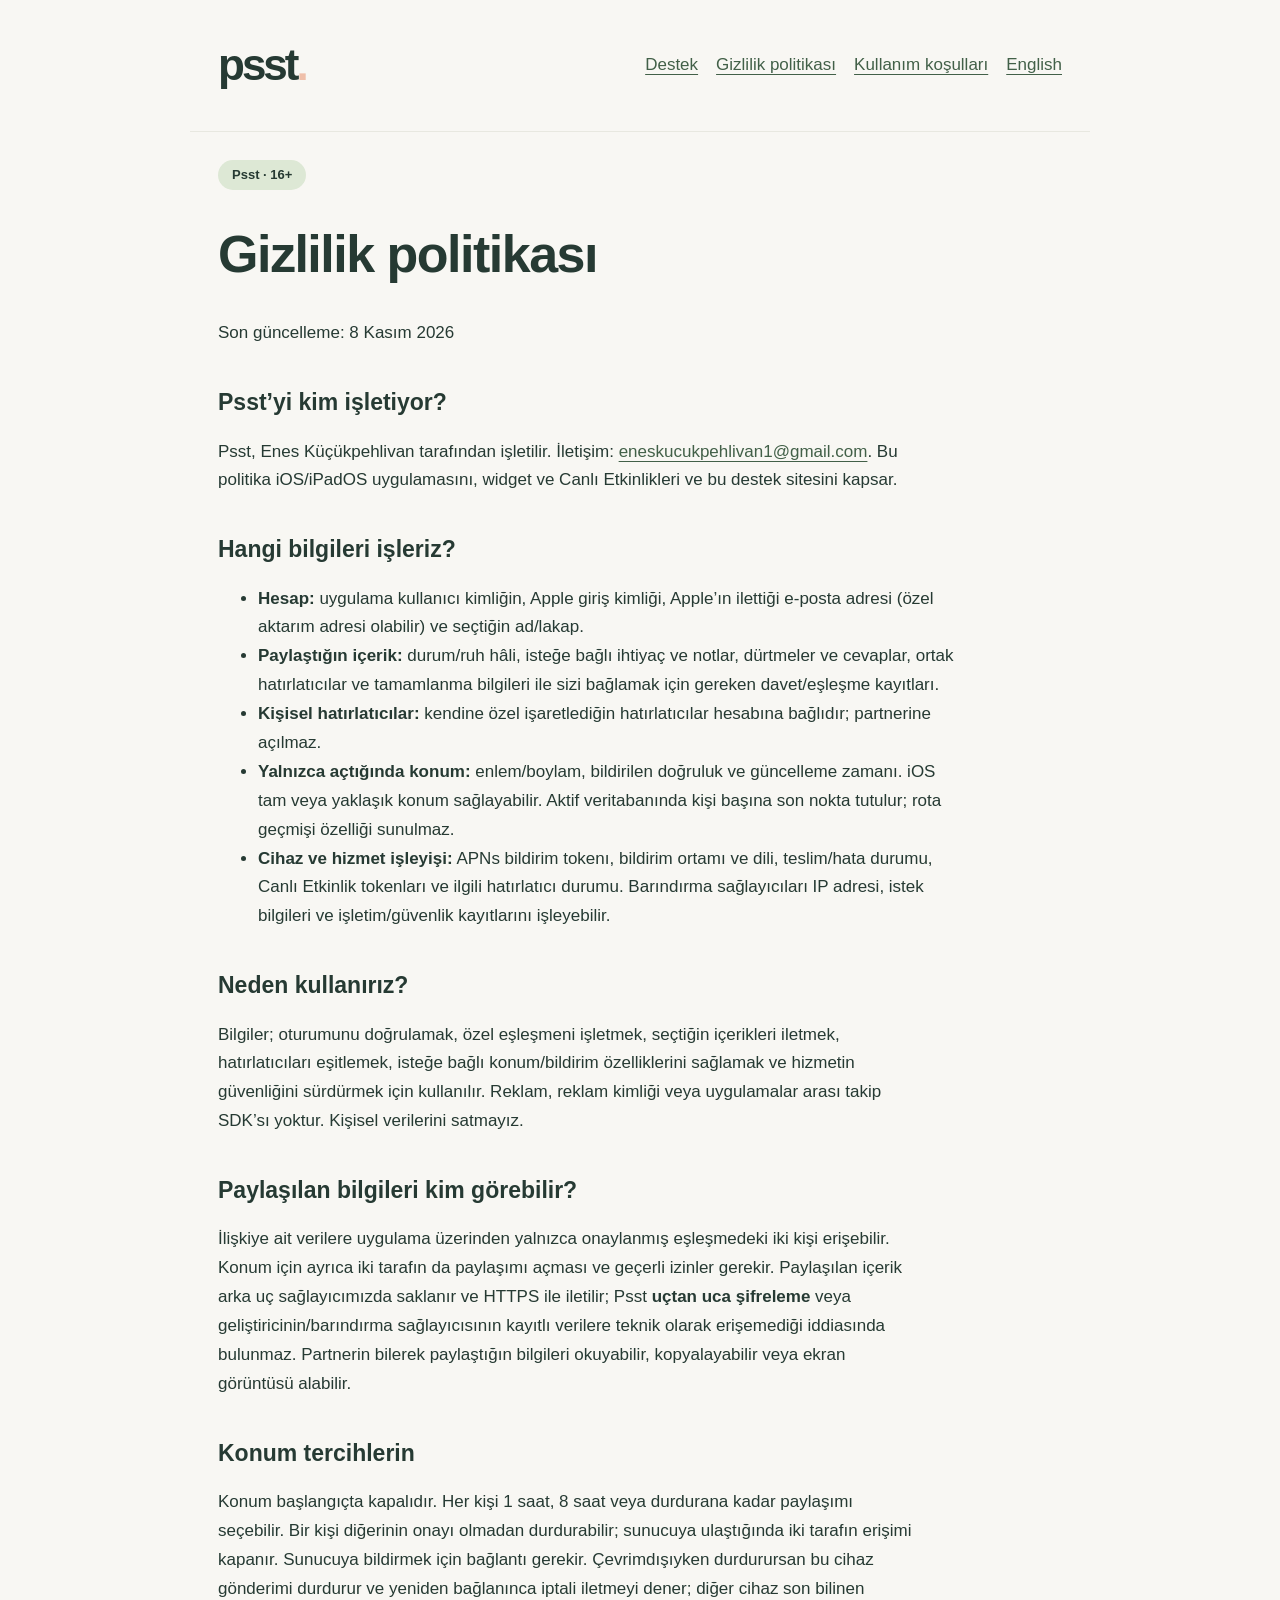
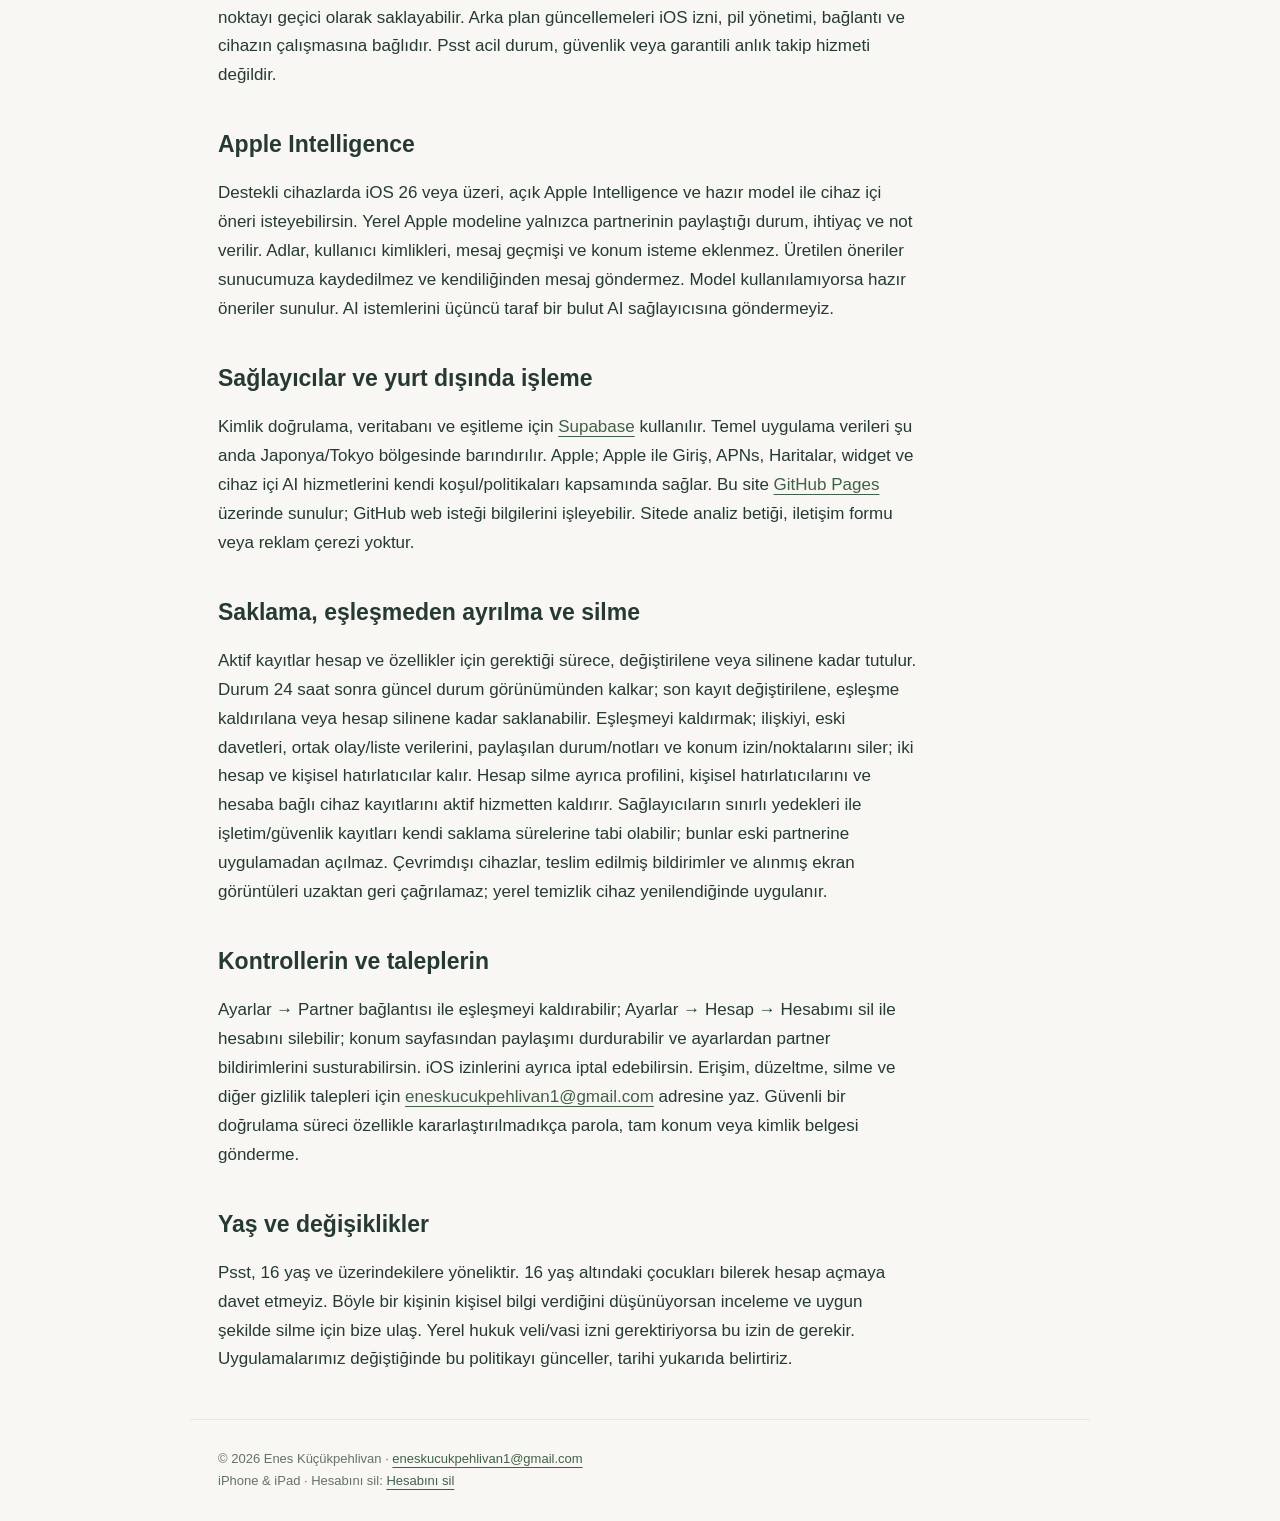
==== tr/privacy.html @ 7a6fc527 "Add bilingual Psst support and privacy pages" ====
<!doctype html><html lang="tr"><head><meta charset="utf-8"><meta name="viewport" content="width=device-width,initial-scale=1"><title>Gizlilik politikası · Psst</title><meta name="description" content="Psst; durum paylaşımı, tatlı dürtmeler, hatırlatıcılar ve isteğe bağlı karşılıklı konum paylaşımı için 16 yaş ve üzerindeki partnerlere özel bir alan."><link rel="stylesheet" href="../style.css"><link rel="canonical" href="https://eneskucukpehlivan1.github.io/psst-support/tr/privacy.html"></head><body><header><a class="logo" href="index.html" aria-label="Psst">psst<span>.</span></a><nav><a href="support.html">Destek</a><a href="privacy.html">Gizlilik politikası</a><a href="terms.html">Kullanım koşulları</a><a lang="en" href="../en/privacy.html">English</a></nav></header><main><span class="pill">Psst · 16+</span><h1>Gizlilik politikası</h1><p>Son güncelleme: 8 Kasım 2026</p><section><h2>Psst’yi kim işletiyor?</h2><div><p>Psst, Enes Küçükpehlivan tarafından işletilir. İletişim: <a href="mailto:eneskucukpehlivan1@gmail.com">eneskucukpehlivan1@gmail.com</a>. Bu politika iOS/iPadOS uygulamasını, widget ve Canlı Etkinlikleri ve bu destek sitesini kapsar.</p></div></section><section><h2>Hangi bilgileri işleriz?</h2><div><ul><li><strong>Hesap:</strong> uygulama kullanıcı kimliğin, Apple giriş kimliği, Apple’ın ilettiği e-posta adresi (özel aktarım adresi olabilir) ve seçtiğin ad/lakap.</li><li><strong>Paylaştığın içerik:</strong> durum/ruh hâli, isteğe bağlı ihtiyaç ve notlar, dürtmeler ve cevaplar, ortak hatırlatıcılar ve tamamlanma bilgileri ile sizi bağlamak için gereken davet/eşleşme kayıtları.</li><li><strong>Kişisel hatırlatıcılar:</strong> kendine özel işaretlediğin hatırlatıcılar hesabına bağlıdır; partnerine açılmaz.</li><li><strong>Yalnızca açtığında konum:</strong> enlem/boylam, bildirilen doğruluk ve güncelleme zamanı. iOS tam veya yaklaşık konum sağlayabilir. Aktif veritabanında kişi başına son nokta tutulur; rota geçmişi özelliği sunulmaz.</li><li><strong>Cihaz ve hizmet işleyişi:</strong> APNs bildirim tokenı, bildirim ortamı ve dili, teslim/hata durumu, Canlı Etkinlik tokenları ve ilgili hatırlatıcı durumu. Barındırma sağlayıcıları IP adresi, istek bilgileri ve işletim/güvenlik kayıtlarını işleyebilir.</li></ul></div></section><section><h2>Neden kullanırız?</h2><div><p>Bilgiler; oturumunu doğrulamak, özel eşleşmeni işletmek, seçtiğin içerikleri iletmek, hatırlatıcıları eşitlemek, isteğe bağlı konum/bildirim özelliklerini sağlamak ve hizmetin güvenliğini sürdürmek için kullanılır. Reklam, reklam kimliği veya uygulamalar arası takip SDK’sı yoktur. Kişisel verilerini satmayız.</p></div></section><section><h2>Paylaşılan bilgileri kim görebilir?</h2><div><p>İlişkiye ait verilere uygulama üzerinden yalnızca onaylanmış eşleşmedeki iki kişi erişebilir. Konum için ayrıca iki tarafın da paylaşımı açması ve geçerli izinler gerekir. Paylaşılan içerik arka uç sağlayıcımızda saklanır ve HTTPS ile iletilir; Psst <strong>uçtan uca şifreleme</strong> veya geliştiricinin/barındırma sağlayıcısının kayıtlı verilere teknik olarak erişemediği iddiasında bulunmaz. Partnerin bilerek paylaştığın bilgileri okuyabilir, kopyalayabilir veya ekran görüntüsü alabilir.</p></div></section><section><h2>Konum tercihlerin</h2><div><p>Konum başlangıçta kapalıdır. Her kişi 1 saat, 8 saat veya durdurana kadar paylaşımı seçebilir. Bir kişi diğerinin onayı olmadan durdurabilir; sunucuya ulaştığında iki tarafın erişimi kapanır. Sunucuya bildirmek için bağlantı gerekir. Çevrimdışıyken durdurursan bu cihaz gönderimi durdurur ve yeniden bağlanınca iptali iletmeyi dener; diğer cihaz son bilinen noktayı geçici olarak saklayabilir. Arka plan güncellemeleri iOS izni, pil yönetimi, bağlantı ve cihazın çalışmasına bağlıdır. Psst acil durum, güvenlik veya garantili anlık takip hizmeti değildir.</p></div></section><section><h2>Apple Intelligence</h2><div><p>Destekli cihazlarda iOS 26 veya üzeri, açık Apple Intelligence ve hazır model ile cihaz içi öneri isteyebilirsin. Yerel Apple modeline yalnızca partnerinin paylaştığı durum, ihtiyaç ve not verilir. Adlar, kullanıcı kimlikleri, mesaj geçmişi ve konum isteme eklenmez. Üretilen öneriler sunucumuza kaydedilmez ve kendiliğinden mesaj göndermez. Model kullanılamıyorsa hazır öneriler sunulur. AI istemlerini üçüncü taraf bir bulut AI sağlayıcısına göndermeyiz.</p></div></section><section><h2>Sağlayıcılar ve yurt dışında işleme</h2><div><p>Kimlik doğrulama, veritabanı ve eşitleme için <a href="https://supabase.com/privacy">Supabase</a> kullanılır. Temel uygulama verileri şu anda Japonya/Tokyo bölgesinde barındırılır. Apple; Apple ile Giriş, APNs, Haritalar, widget ve cihaz içi AI hizmetlerini kendi koşul/politikaları kapsamında sağlar. Bu site <a href="https://docs.github.com/en/site-policy/privacy-policies/github-general-privacy-statement">GitHub Pages</a> üzerinde sunulur; GitHub web isteği bilgilerini işleyebilir. Sitede analiz betiği, iletişim formu veya reklam çerezi yoktur.</p></div></section><section><h2>Saklama, eşleşmeden ayrılma ve silme</h2><div><p>Aktif kayıtlar hesap ve özellikler için gerektiği sürece, değiştirilene veya silinene kadar tutulur. Durum 24 saat sonra güncel durum görünümünden kalkar; son kayıt değiştirilene, eşleşme kaldırılana veya hesap silinene kadar saklanabilir. Eşleşmeyi kaldırmak; ilişkiyi, eski davetleri, ortak olay/liste verilerini, paylaşılan durum/notları ve konum izin/noktalarını siler; iki hesap ve kişisel hatırlatıcılar kalır. Hesap silme ayrıca profilini, kişisel hatırlatıcılarını ve hesaba bağlı cihaz kayıtlarını aktif hizmetten kaldırır. Sağlayıcıların sınırlı yedekleri ile işletim/güvenlik kayıtları kendi saklama sürelerine tabi olabilir; bunlar eski partnerine uygulamadan açılmaz. Çevrimdışı cihazlar, teslim edilmiş bildirimler ve alınmış ekran görüntüleri uzaktan geri çağrılamaz; yerel temizlik cihaz yenilendiğinde uygulanır.</p></div></section><section><h2>Kontrollerin ve taleplerin</h2><div><p>Ayarlar → Partner bağlantısı ile eşleşmeyi kaldırabilir; Ayarlar → Hesap → Hesabımı sil ile hesabını silebilir; konum sayfasından paylaşımı durdurabilir ve ayarlardan partner bildirimlerini susturabilirsin. iOS izinlerini ayrıca iptal edebilirsin. Erişim, düzeltme, silme ve diğer gizlilik talepleri için <a href="mailto:eneskucukpehlivan1@gmail.com">eneskucukpehlivan1@gmail.com</a> adresine yaz. Güvenli bir doğrulama süreci özellikle kararlaştırılmadıkça parola, tam konum veya kimlik belgesi gönderme.</p></div></section><section><h2>Yaş ve değişiklikler</h2><div><p>Psst, 16 yaş ve üzerindekilere yöneliktir. 16 yaş altındaki çocukları bilerek hesap açmaya davet etmeyiz. Böyle bir kişinin kişisel bilgi verdiğini düşünüyorsan inceleme ve uygun şekilde silme için bize ulaş. Yerel hukuk veli/vasi izni gerektiriyorsa bu izin de gerekir. Uygulamalarımız değiştiğinde bu politikayı günceller, tarihi yukarıda belirtiriz.</p></div></section></main><footer>© 2026 Enes Küçükpehlivan · <a href="mailto:eneskucukpehlivan1@gmail.com">eneskucukpehlivan1@gmail.com</a><br>iPhone &amp; iPad · Hesabını sil: <a href="delete-account.html">Hesabını sil</a></footer></body></html>
---- style.css ----
*{box-sizing:border-box}body{margin:0;background:#f8f7f3;color:#263a33;font:17px/1.7 -apple-system,BlinkMacSystemFont,"Segoe UI",sans-serif}main,header,footer{max-width:900px;margin:auto;padding:28px}header{display:flex;align-items:center;justify-content:space-between;gap:20px;border-bottom:1px solid #e8e8e0}.logo{font-size:44px;font-weight:900;letter-spacing:-3px;text-decoration:none;color:#263a33}.logo span{color:#efbfa9}nav{display:flex;gap:18px;flex-wrap:wrap}a{color:#426048;text-underline-offset:4px}h1{font-size:clamp(32px,6vw,52px);line-height:1.15;letter-spacing:-1.5px}h2{margin-top:38px;font-size:23px;line-height:1.4}p,li{max-width:74ch}.lead{font-size:21px;color:#657266}.pill{display:inline-block;background:#dde8d5;border-radius:100px;padding:4px 14px;font-size:13px;font-weight:700}.card{background:white;padding:26px;border-radius:26px;margin:25px 0}footer{font-size:13px;color:#657266;border-top:1px solid #e8e8e0}a:focus-visible{outline:3px solid #efbfa9;outline-offset:5px}@media(max-width:600px){header{align-items:flex-start;flex-direction:column}main,header,footer{padding:22px}nav{font-size:14px;gap:14px}}
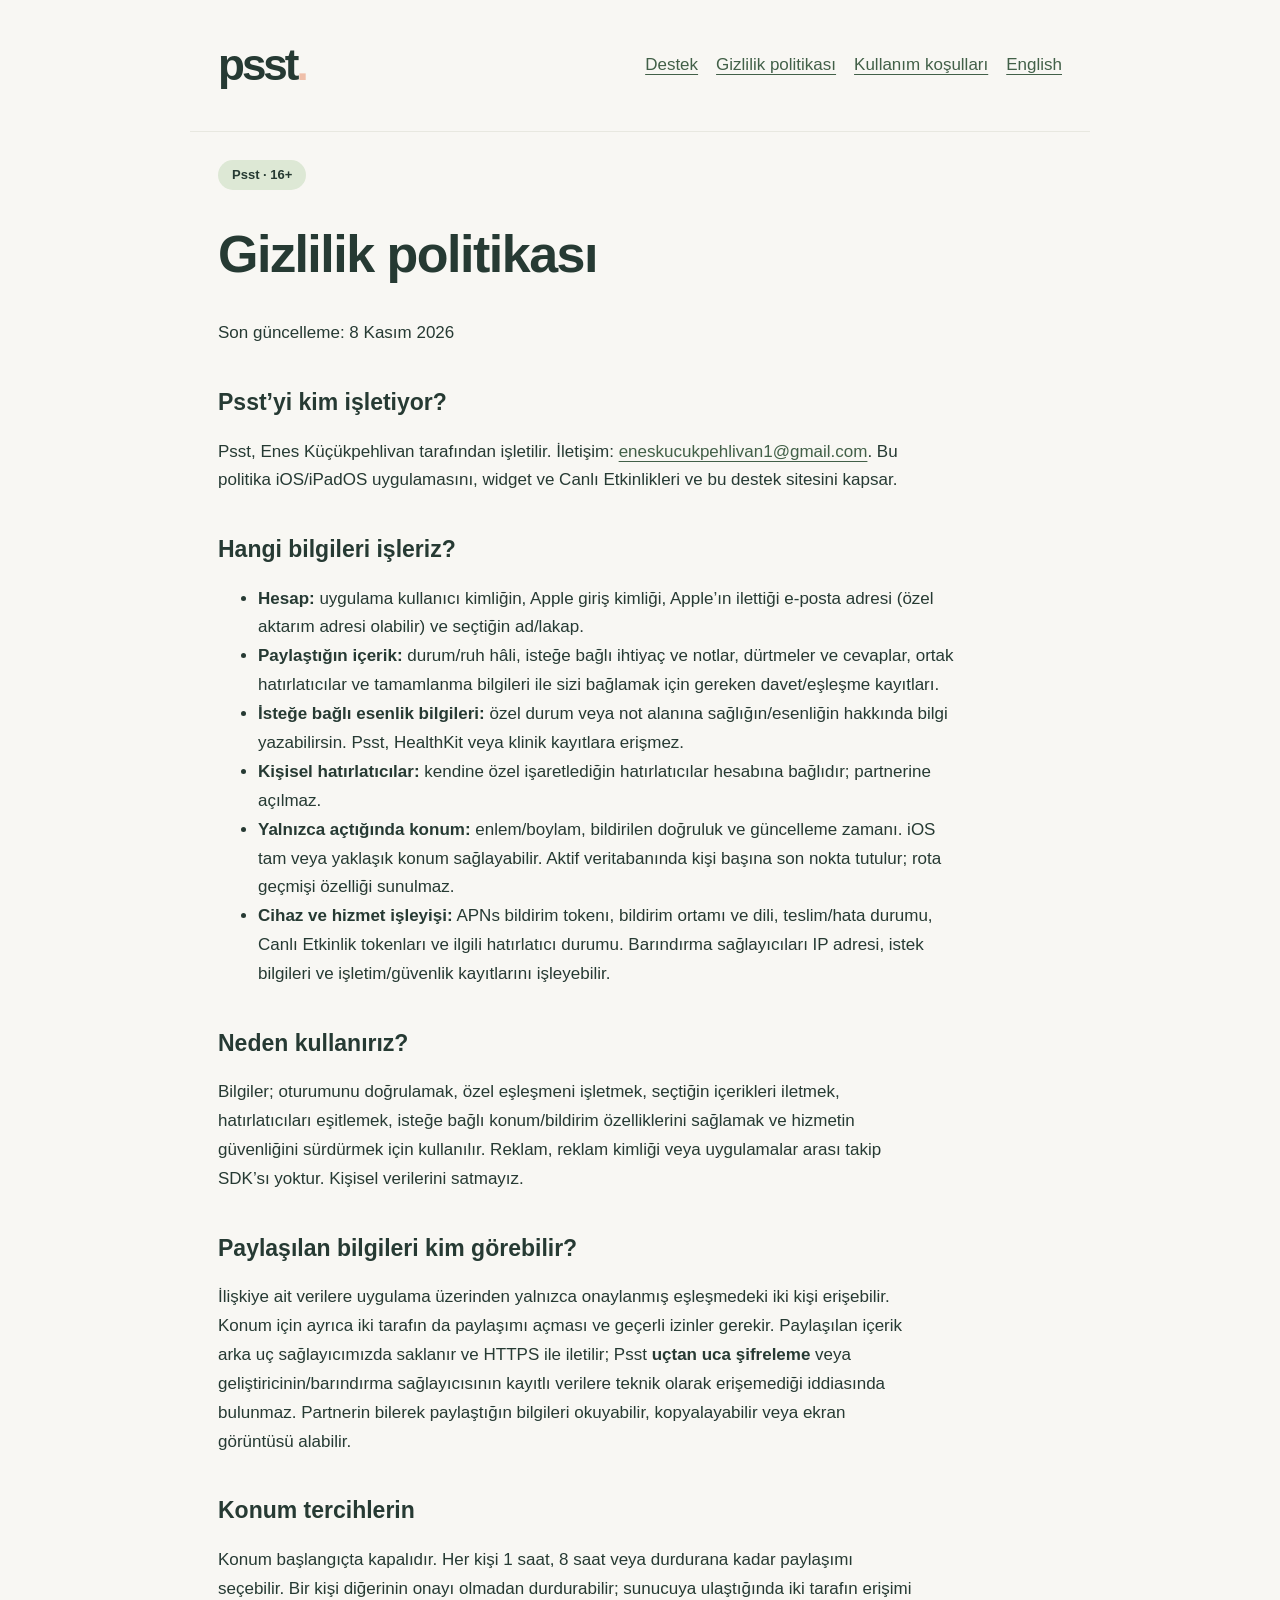
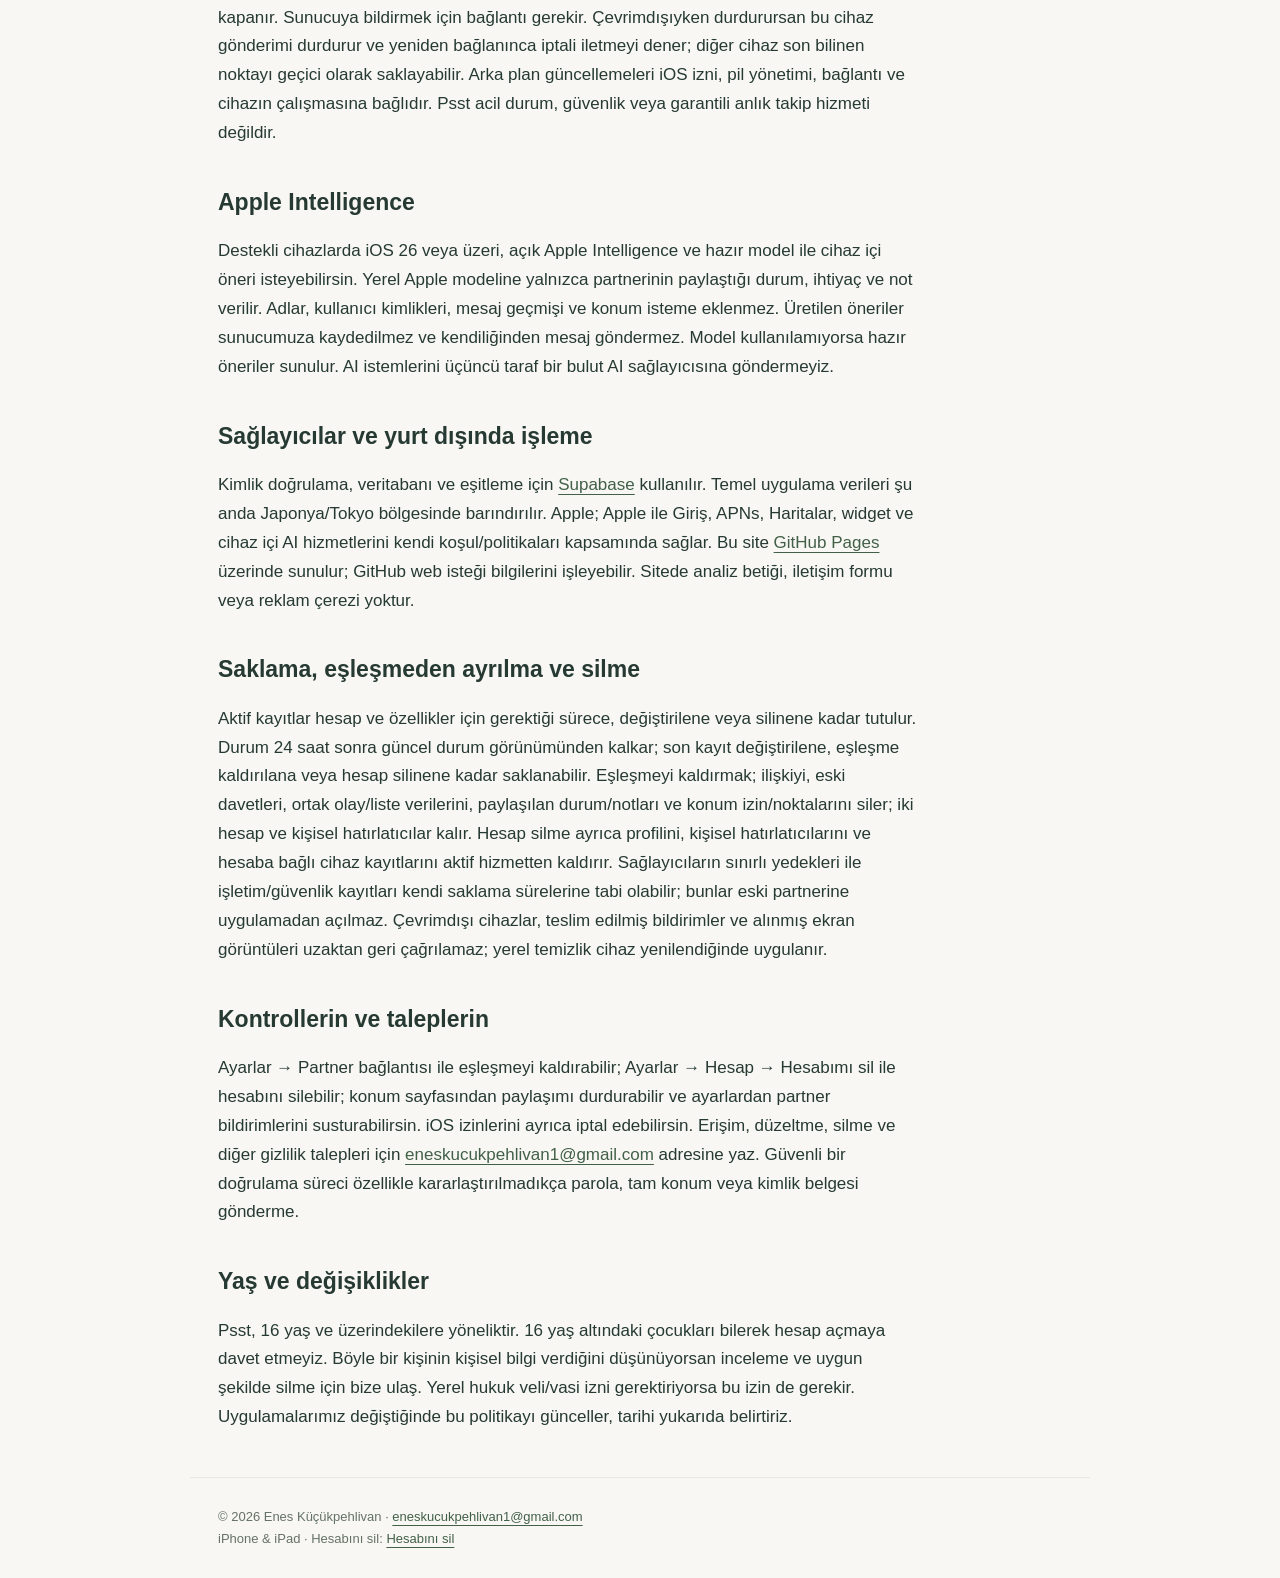
==== commit c7095e85: "Clarify optional wellbeing information and no HealthKit access" ====
--- a/tr/privacy.html
+++ b/tr/privacy.html
@@ -1 +1 @@
-<!doctype html><html lang="tr"><head><meta charset="utf-8"><meta name="viewport" content="width=device-width,initial-scale=1"><title>Gizlilik politikası · Psst</title><meta name="description" content="Psst; durum paylaşımı, tatlı dürtmeler, hatırlatıcılar ve isteğe bağlı karşılıklı konum paylaşımı için 16 yaş ve üzerindeki partnerlere özel bir alan."><link rel="stylesheet" href="../style.css"><link rel="canonical" href="https://eneskucukpehlivan1.github.io/psst-support/tr/privacy.html"></head><body><header><a class="logo" href="index.html" aria-label="Psst">psst<span>.</span></a><nav><a href="support.html">Destek</a><a href="privacy.html">Gizlilik politikası</a><a href="terms.html">Kullanım koşulları</a><a lang="en" href="../en/privacy.html">English</a></nav></header><main><span class="pill">Psst · 16+</span><h1>Gizlilik politikası</h1><p>Son güncelleme: 8 Kasım 2026</p><section><h2>Psst’yi kim işletiyor?</h2><div><p>Psst, Enes Küçükpehlivan tarafından işletilir. İletişim: <a href="mailto:eneskucukpehlivan1@gmail.com">eneskucukpehlivan1@gmail.com</a>. Bu politika iOS/iPadOS uygulamasını, widget ve Canlı Etkinlikleri ve bu destek sitesini kapsar.</p></div></section><section><h2>Hangi bilgileri işleriz?</h2><div><ul><li><strong>Hesap:</strong> uygulama kullanıcı kimliğin, Apple giriş kimliği, Apple’ın ilettiği e-posta adresi (özel aktarım adresi olabilir) ve seçtiğin ad/lakap.</li><li><strong>Paylaştığın içerik:</strong> durum/ruh hâli, isteğe bağlı ihtiyaç ve notlar, dürtmeler ve cevaplar, ortak hatırlatıcılar ve tamamlanma bilgileri ile sizi bağlamak için gereken davet/eşleşme kayıtları.</li><li><strong>Kişisel hatırlatıcılar:</strong> kendine özel işaretlediğin hatırlatıcılar hesabına bağlıdır; partnerine açılmaz.</li><li><strong>Yalnızca açtığında konum:</strong> enlem/boylam, bildirilen doğruluk ve güncelleme zamanı. iOS tam veya yaklaşık konum sağlayabilir. Aktif veritabanında kişi başına son nokta tutulur; rota geçmişi özelliği sunulmaz.</li><li><strong>Cihaz ve hizmet işleyişi:</strong> APNs bildirim tokenı, bildirim ortamı ve dili, teslim/hata durumu, Canlı Etkinlik tokenları ve ilgili hatırlatıcı durumu. Barındırma sağlayıcıları IP adresi, istek bilgileri ve işletim/güvenlik kayıtlarını işleyebilir.</li></ul></div></section><section><h2>Neden kullanırız?</h2><div><p>Bilgiler; oturumunu doğrulamak, özel eşleşmeni işletmek, seçtiğin içerikleri iletmek, hatırlatıcıları eşitlemek, isteğe bağlı konum/bildirim özelliklerini sağlamak ve hizmetin güvenliğini sürdürmek için kullanılır. Reklam, reklam kimliği veya uygulamalar arası takip SDK’sı yoktur. Kişisel verilerini satmayız.</p></div></section><section><h2>Paylaşılan bilgileri kim görebilir?</h2><div><p>İlişkiye ait verilere uygulama üzerinden yalnızca onaylanmış eşleşmedeki iki kişi erişebilir. Konum için ayrıca iki tarafın da paylaşımı açması ve geçerli izinler gerekir. Paylaşılan içerik arka uç sağlayıcımızda saklanır ve HTTPS ile iletilir; Psst <strong>uçtan uca şifreleme</strong> veya geliştiricinin/barındırma sağlayıcısının kayıtlı verilere teknik olarak erişemediği iddiasında bulunmaz. Partnerin bilerek paylaştığın bilgileri okuyabilir, kopyalayabilir veya ekran görüntüsü alabilir.</p></div></section><section><h2>Konum tercihlerin</h2><div><p>Konum başlangıçta kapalıdır. Her kişi 1 saat, 8 saat veya durdurana kadar paylaşımı seçebilir. Bir kişi diğerinin onayı olmadan durdurabilir; sunucuya ulaştığında iki tarafın erişimi kapanır. Sunucuya bildirmek için bağlantı gerekir. Çevrimdışıyken durdurursan bu cihaz gönderimi durdurur ve yeniden bağlanınca iptali iletmeyi dener; diğer cihaz son bilinen noktayı geçici olarak saklayabilir. Arka plan güncellemeleri iOS izni, pil yönetimi, bağlantı ve cihazın çalışmasına bağlıdır. Psst acil durum, güvenlik veya garantili anlık takip hizmeti değildir.</p></div></section><section><h2>Apple Intelligence</h2><div><p>Destekli cihazlarda iOS 26 veya üzeri, açık Apple Intelligence ve hazır model ile cihaz içi öneri isteyebilirsin. Yerel Apple modeline yalnızca partnerinin paylaştığı durum, ihtiyaç ve not verilir. Adlar, kullanıcı kimlikleri, mesaj geçmişi ve konum isteme eklenmez. Üretilen öneriler sunucumuza kaydedilmez ve kendiliğinden mesaj göndermez. Model kullanılamıyorsa hazır öneriler sunulur. AI istemlerini üçüncü taraf bir bulut AI sağlayıcısına göndermeyiz.</p></div></section><section><h2>Sağlayıcılar ve yurt dışında işleme</h2><div><p>Kimlik doğrulama, veritabanı ve eşitleme için <a href="https://supabase.com/privacy">Supabase</a> kullanılır. Temel uygulama verileri şu anda Japonya/Tokyo bölgesinde barındırılır. Apple; Apple ile Giriş, APNs, Haritalar, widget ve cihaz içi AI hizmetlerini kendi koşul/politikaları kapsamında sağlar. Bu site <a href="https://docs.github.com/en/site-policy/privacy-policies/github-general-privacy-statement">GitHub Pages</a> üzerinde sunulur; GitHub web isteği bilgilerini işleyebilir. Sitede analiz betiği, iletişim formu veya reklam çerezi yoktur.</p></div></section><section><h2>Saklama, eşleşmeden ayrılma ve silme</h2><div><p>Aktif kayıtlar hesap ve özellikler için gerektiği sürece, değiştirilene veya silinene kadar tutulur. Durum 24 saat sonra güncel durum görünümünden kalkar; son kayıt değiştirilene, eşleşme kaldırılana veya hesap silinene kadar saklanabilir. Eşleşmeyi kaldırmak; ilişkiyi, eski davetleri, ortak olay/liste verilerini, paylaşılan durum/notları ve konum izin/noktalarını siler; iki hesap ve kişisel hatırlatıcılar kalır. Hesap silme ayrıca profilini, kişisel hatırlatıcılarını ve hesaba bağlı cihaz kayıtlarını aktif hizmetten kaldırır. Sağlayıcıların sınırlı yedekleri ile işletim/güvenlik kayıtları kendi saklama sürelerine tabi olabilir; bunlar eski partnerine uygulamadan açılmaz. Çevrimdışı cihazlar, teslim edilmiş bildirimler ve alınmış ekran görüntüleri uzaktan geri çağrılamaz; yerel temizlik cihaz yenilendiğinde uygulanır.</p></div></section><section><h2>Kontrollerin ve taleplerin</h2><div><p>Ayarlar → Partner bağlantısı ile eşleşmeyi kaldırabilir; Ayarlar → Hesap → Hesabımı sil ile hesabını silebilir; konum sayfasından paylaşımı durdurabilir ve ayarlardan partner bildirimlerini susturabilirsin. iOS izinlerini ayrıca iptal edebilirsin. Erişim, düzeltme, silme ve diğer gizlilik talepleri için <a href="mailto:eneskucukpehlivan1@gmail.com">eneskucukpehlivan1@gmail.com</a> adresine yaz. Güvenli bir doğrulama süreci özellikle kararlaştırılmadıkça parola, tam konum veya kimlik belgesi gönderme.</p></div></section><section><h2>Yaş ve değişiklikler</h2><div><p>Psst, 16 yaş ve üzerindekilere yöneliktir. 16 yaş altındaki çocukları bilerek hesap açmaya davet etmeyiz. Böyle bir kişinin kişisel bilgi verdiğini düşünüyorsan inceleme ve uygun şekilde silme için bize ulaş. Yerel hukuk veli/vasi izni gerektiriyorsa bu izin de gerekir. Uygulamalarımız değiştiğinde bu politikayı günceller, tarihi yukarıda belirtiriz.</p></div></section></main><footer>© 2026 Enes Küçükpehlivan · <a href="mailto:eneskucukpehlivan1@gmail.com">eneskucukpehlivan1@gmail.com</a><br>iPhone &amp; iPad · Hesabını sil: <a href="delete-account.html">Hesabını sil</a></footer></body></html>+<!doctype html><html lang="tr"><head><meta charset="utf-8"><meta name="viewport" content="width=device-width,initial-scale=1"><title>Gizlilik politikası · Psst</title><meta name="description" content="Psst; durum paylaşımı, tatlı dürtmeler, hatırlatıcılar ve isteğe bağlı karşılıklı konum paylaşımı için 16 yaş ve üzerindeki partnerlere özel bir alan."><link rel="stylesheet" href="../style.css"><link rel="canonical" href="https://eneskucukpehlivan1.github.io/psst-support/tr/privacy.html"></head><body><header><a class="logo" href="index.html" aria-label="Psst">psst<span>.</span></a><nav><a href="support.html">Destek</a><a href="privacy.html">Gizlilik politikası</a><a href="terms.html">Kullanım koşulları</a><a lang="en" href="../en/privacy.html">English</a></nav></header><main><span class="pill">Psst · 16+</span><h1>Gizlilik politikası</h1><p>Son güncelleme: 8 Kasım 2026</p><section><h2>Psst’yi kim işletiyor?</h2><div><p>Psst, Enes Küçükpehlivan tarafından işletilir. İletişim: <a href="mailto:eneskucukpehlivan1@gmail.com">eneskucukpehlivan1@gmail.com</a>. Bu politika iOS/iPadOS uygulamasını, widget ve Canlı Etkinlikleri ve bu destek sitesini kapsar.</p></div></section><section><h2>Hangi bilgileri işleriz?</h2><div><ul><li><strong>Hesap:</strong> uygulama kullanıcı kimliğin, Apple giriş kimliği, Apple’ın ilettiği e-posta adresi (özel aktarım adresi olabilir) ve seçtiğin ad/lakap.</li><li><strong>Paylaştığın içerik:</strong> durum/ruh hâli, isteğe bağlı ihtiyaç ve notlar, dürtmeler ve cevaplar, ortak hatırlatıcılar ve tamamlanma bilgileri ile sizi bağlamak için gereken davet/eşleşme kayıtları.</li><li><strong>İsteğe bağlı esenlik bilgileri:</strong> özel durum veya not alanına sağlığın/esenliğin hakkında bilgi yazabilirsin. Psst, HealthKit veya klinik kayıtlara erişmez.</li><li><strong>Kişisel hatırlatıcılar:</strong> kendine özel işaretlediğin hatırlatıcılar hesabına bağlıdır; partnerine açılmaz.</li><li><strong>Yalnızca açtığında konum:</strong> enlem/boylam, bildirilen doğruluk ve güncelleme zamanı. iOS tam veya yaklaşık konum sağlayabilir. Aktif veritabanında kişi başına son nokta tutulur; rota geçmişi özelliği sunulmaz.</li><li><strong>Cihaz ve hizmet işleyişi:</strong> APNs bildirim tokenı, bildirim ortamı ve dili, teslim/hata durumu, Canlı Etkinlik tokenları ve ilgili hatırlatıcı durumu. Barındırma sağlayıcıları IP adresi, istek bilgileri ve işletim/güvenlik kayıtlarını işleyebilir.</li></ul></div></section><section><h2>Neden kullanırız?</h2><div><p>Bilgiler; oturumunu doğrulamak, özel eşleşmeni işletmek, seçtiğin içerikleri iletmek, hatırlatıcıları eşitlemek, isteğe bağlı konum/bildirim özelliklerini sağlamak ve hizmetin güvenliğini sürdürmek için kullanılır. Reklam, reklam kimliği veya uygulamalar arası takip SDK’sı yoktur. Kişisel verilerini satmayız.</p></div></section><section><h2>Paylaşılan bilgileri kim görebilir?</h2><div><p>İlişkiye ait verilere uygulama üzerinden yalnızca onaylanmış eşleşmedeki iki kişi erişebilir. Konum için ayrıca iki tarafın da paylaşımı açması ve geçerli izinler gerekir. Paylaşılan içerik arka uç sağlayıcımızda saklanır ve HTTPS ile iletilir; Psst <strong>uçtan uca şifreleme</strong> veya geliştiricinin/barındırma sağlayıcısının kayıtlı verilere teknik olarak erişemediği iddiasında bulunmaz. Partnerin bilerek paylaştığın bilgileri okuyabilir, kopyalayabilir veya ekran görüntüsü alabilir.</p></div></section><section><h2>Konum tercihlerin</h2><div><p>Konum başlangıçta kapalıdır. Her kişi 1 saat, 8 saat veya durdurana kadar paylaşımı seçebilir. Bir kişi diğerinin onayı olmadan durdurabilir; sunucuya ulaştığında iki tarafın erişimi kapanır. Sunucuya bildirmek için bağlantı gerekir. Çevrimdışıyken durdurursan bu cihaz gönderimi durdurur ve yeniden bağlanınca iptali iletmeyi dener; diğer cihaz son bilinen noktayı geçici olarak saklayabilir. Arka plan güncellemeleri iOS izni, pil yönetimi, bağlantı ve cihazın çalışmasına bağlıdır. Psst acil durum, güvenlik veya garantili anlık takip hizmeti değildir.</p></div></section><section><h2>Apple Intelligence</h2><div><p>Destekli cihazlarda iOS 26 veya üzeri, açık Apple Intelligence ve hazır model ile cihaz içi öneri isteyebilirsin. Yerel Apple modeline yalnızca partnerinin paylaştığı durum, ihtiyaç ve not verilir. Adlar, kullanıcı kimlikleri, mesaj geçmişi ve konum isteme eklenmez. Üretilen öneriler sunucumuza kaydedilmez ve kendiliğinden mesaj göndermez. Model kullanılamıyorsa hazır öneriler sunulur. AI istemlerini üçüncü taraf bir bulut AI sağlayıcısına göndermeyiz.</p></div></section><section><h2>Sağlayıcılar ve yurt dışında işleme</h2><div><p>Kimlik doğrulama, veritabanı ve eşitleme için <a href="https://supabase.com/privacy">Supabase</a> kullanılır. Temel uygulama verileri şu anda Japonya/Tokyo bölgesinde barındırılır. Apple; Apple ile Giriş, APNs, Haritalar, widget ve cihaz içi AI hizmetlerini kendi koşul/politikaları kapsamında sağlar. Bu site <a href="https://docs.github.com/en/site-policy/privacy-policies/github-general-privacy-statement">GitHub Pages</a> üzerinde sunulur; GitHub web isteği bilgilerini işleyebilir. Sitede analiz betiği, iletişim formu veya reklam çerezi yoktur.</p></div></section><section><h2>Saklama, eşleşmeden ayrılma ve silme</h2><div><p>Aktif kayıtlar hesap ve özellikler için gerektiği sürece, değiştirilene veya silinene kadar tutulur. Durum 24 saat sonra güncel durum görünümünden kalkar; son kayıt değiştirilene, eşleşme kaldırılana veya hesap silinene kadar saklanabilir. Eşleşmeyi kaldırmak; ilişkiyi, eski davetleri, ortak olay/liste verilerini, paylaşılan durum/notları ve konum izin/noktalarını siler; iki hesap ve kişisel hatırlatıcılar kalır. Hesap silme ayrıca profilini, kişisel hatırlatıcılarını ve hesaba bağlı cihaz kayıtlarını aktif hizmetten kaldırır. Sağlayıcıların sınırlı yedekleri ile işletim/güvenlik kayıtları kendi saklama sürelerine tabi olabilir; bunlar eski partnerine uygulamadan açılmaz. Çevrimdışı cihazlar, teslim edilmiş bildirimler ve alınmış ekran görüntüleri uzaktan geri çağrılamaz; yerel temizlik cihaz yenilendiğinde uygulanır.</p></div></section><section><h2>Kontrollerin ve taleplerin</h2><div><p>Ayarlar → Partner bağlantısı ile eşleşmeyi kaldırabilir; Ayarlar → Hesap → Hesabımı sil ile hesabını silebilir; konum sayfasından paylaşımı durdurabilir ve ayarlardan partner bildirimlerini susturabilirsin. iOS izinlerini ayrıca iptal edebilirsin. Erişim, düzeltme, silme ve diğer gizlilik talepleri için <a href="mailto:eneskucukpehlivan1@gmail.com">eneskucukpehlivan1@gmail.com</a> adresine yaz. Güvenli bir doğrulama süreci özellikle kararlaştırılmadıkça parola, tam konum veya kimlik belgesi gönderme.</p></div></section><section><h2>Yaş ve değişiklikler</h2><div><p>Psst, 16 yaş ve üzerindekilere yöneliktir. 16 yaş altındaki çocukları bilerek hesap açmaya davet etmeyiz. Böyle bir kişinin kişisel bilgi verdiğini düşünüyorsan inceleme ve uygun şekilde silme için bize ulaş. Yerel hukuk veli/vasi izni gerektiriyorsa bu izin de gerekir. Uygulamalarımız değiştiğinde bu politikayı günceller, tarihi yukarıda belirtiriz.</p></div></section></main><footer>© 2026 Enes Küçükpehlivan · <a href="mailto:eneskucukpehlivan1@gmail.com">eneskucukpehlivan1@gmail.com</a><br>iPhone &amp; iPad · Hesabını sil: <a href="delete-account.html">Hesabını sil</a></footer></body></html>
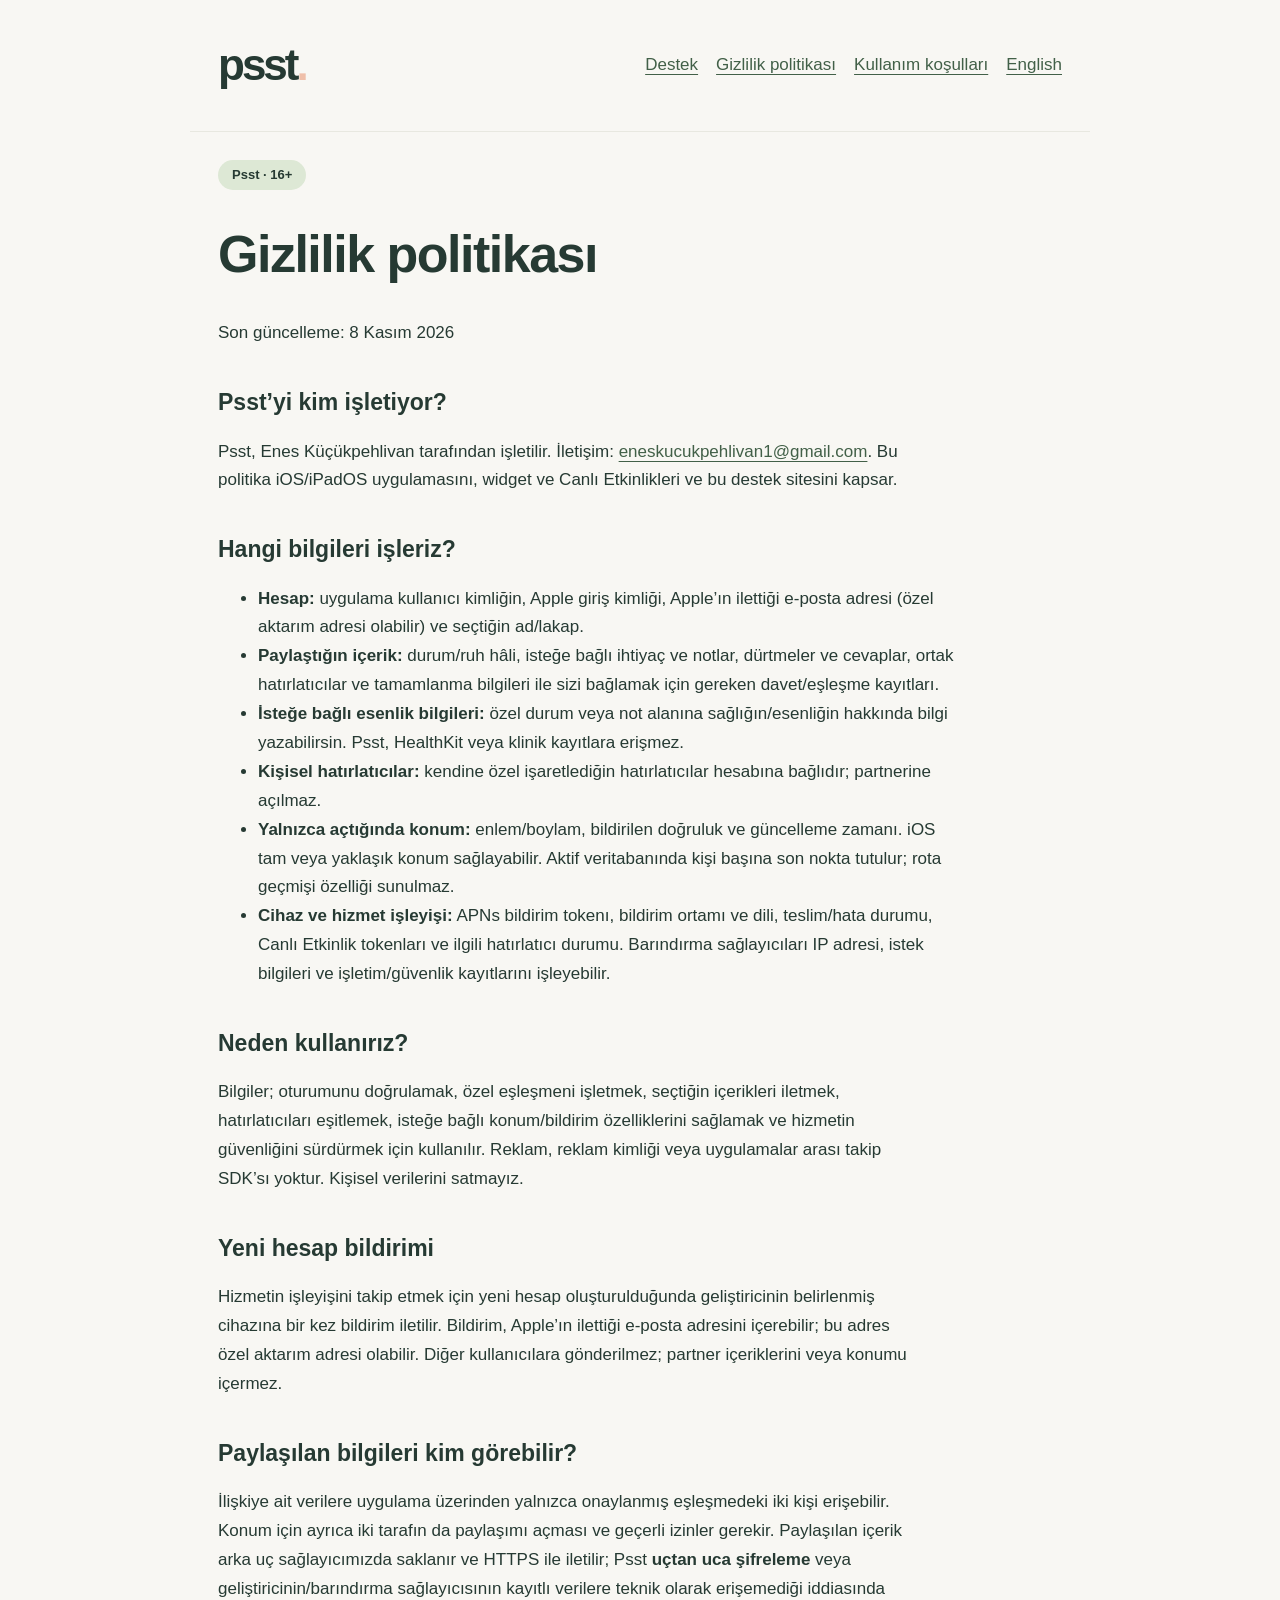
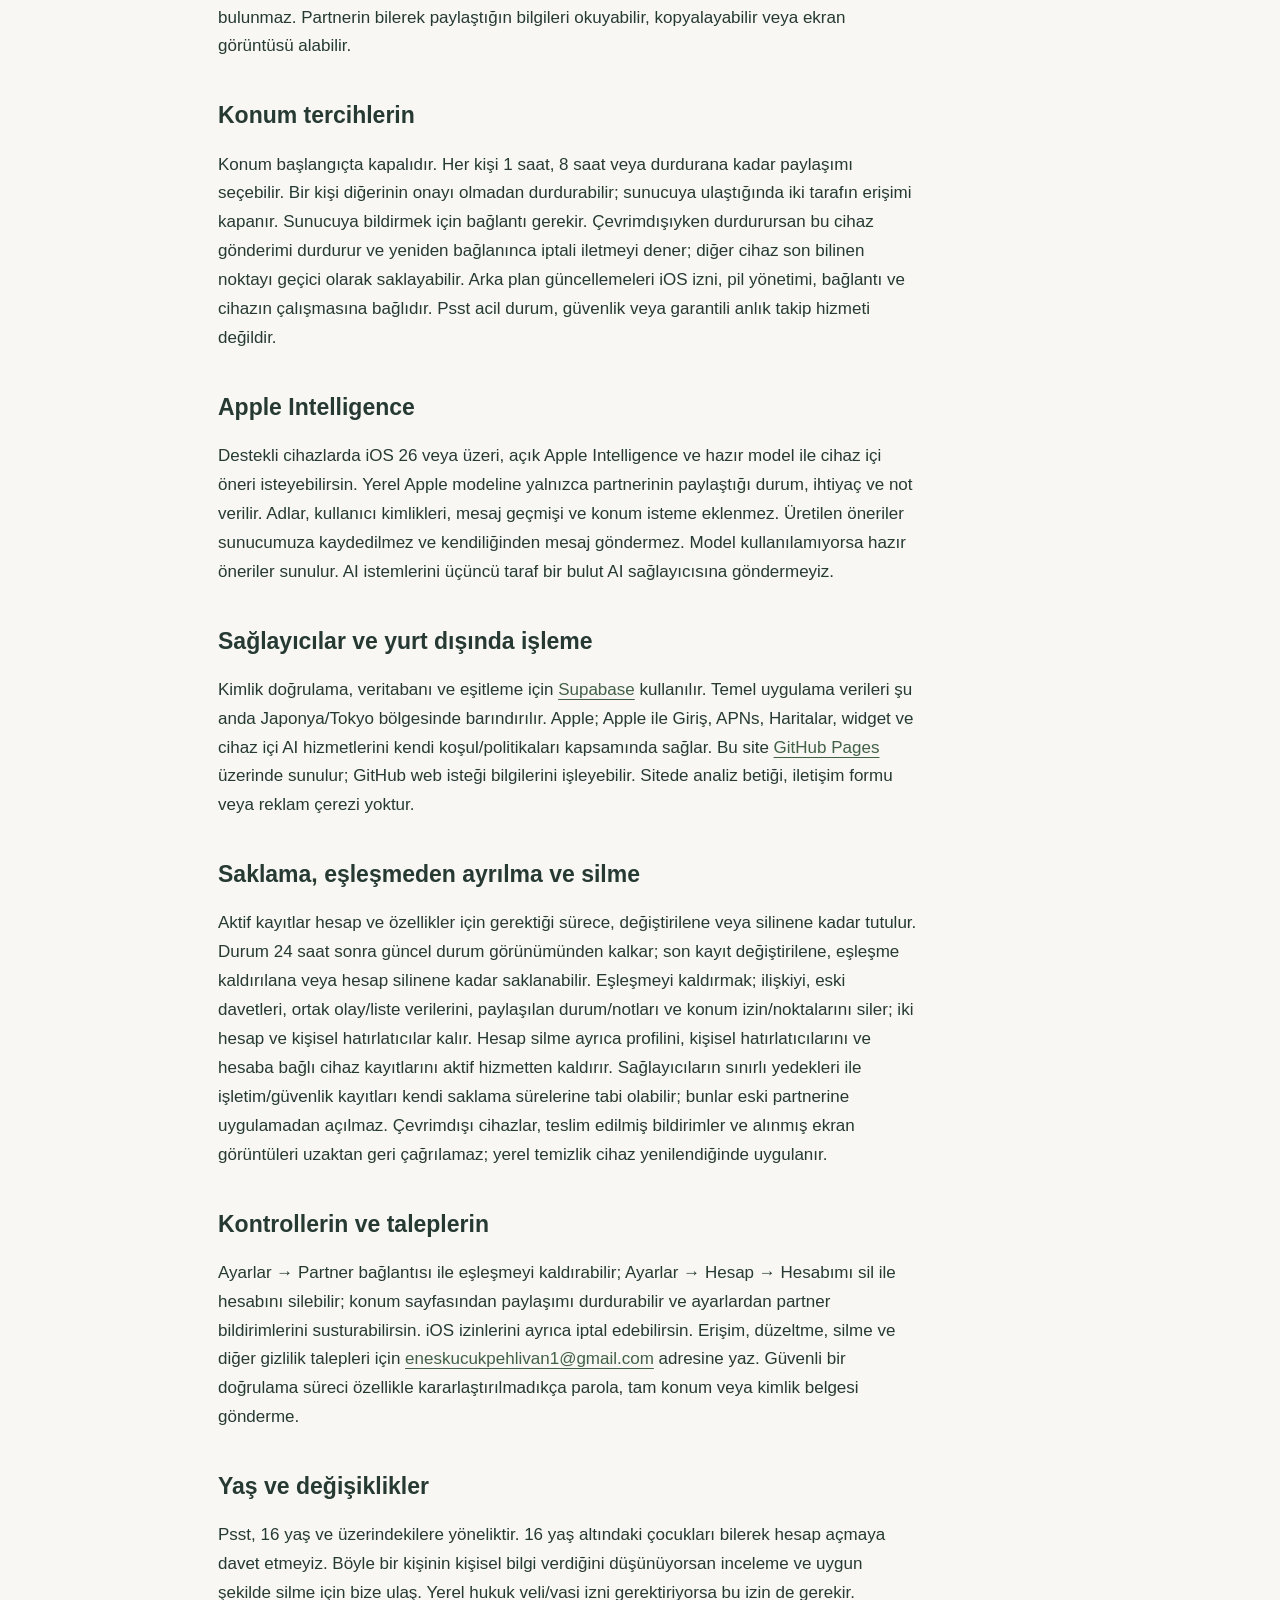
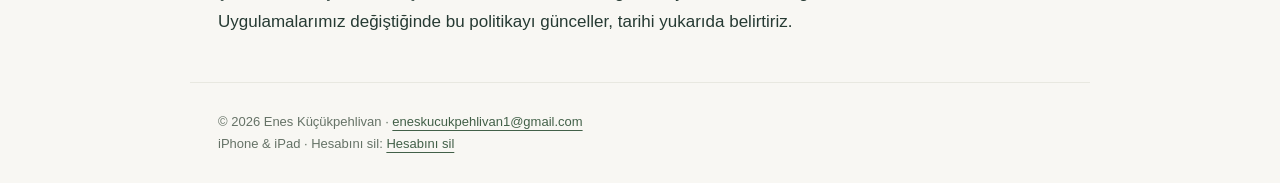
==== commit d762feb5: "Disclose owner new-account operational notification" ====
--- a/tr/privacy.html
+++ b/tr/privacy.html
@@ -1 +1 @@
-<!doctype html><html lang="tr"><head><meta charset="utf-8"><meta name="viewport" content="width=device-width,initial-scale=1"><title>Gizlilik politikası · Psst</title><meta name="description" content="Psst; durum paylaşımı, tatlı dürtmeler, hatırlatıcılar ve isteğe bağlı karşılıklı konum paylaşımı için 16 yaş ve üzerindeki partnerlere özel bir alan."><link rel="stylesheet" href="../style.css"><link rel="canonical" href="https://eneskucukpehlivan1.github.io/psst-support/tr/privacy.html"></head><body><header><a class="logo" href="index.html" aria-label="Psst">psst<span>.</span></a><nav><a href="support.html">Destek</a><a href="privacy.html">Gizlilik politikası</a><a href="terms.html">Kullanım koşulları</a><a lang="en" href="../en/privacy.html">English</a></nav></header><main><span class="pill">Psst · 16+</span><h1>Gizlilik politikası</h1><p>Son güncelleme: 8 Kasım 2026</p><section><h2>Psst’yi kim işletiyor?</h2><div><p>Psst, Enes Küçükpehlivan tarafından işletilir. İletişim: <a href="mailto:eneskucukpehlivan1@gmail.com">eneskucukpehlivan1@gmail.com</a>. Bu politika iOS/iPadOS uygulamasını, widget ve Canlı Etkinlikleri ve bu destek sitesini kapsar.</p></div></section><section><h2>Hangi bilgileri işleriz?</h2><div><ul><li><strong>Hesap:</strong> uygulama kullanıcı kimliğin, Apple giriş kimliği, Apple’ın ilettiği e-posta adresi (özel aktarım adresi olabilir) ve seçtiğin ad/lakap.</li><li><strong>Paylaştığın içerik:</strong> durum/ruh hâli, isteğe bağlı ihtiyaç ve notlar, dürtmeler ve cevaplar, ortak hatırlatıcılar ve tamamlanma bilgileri ile sizi bağlamak için gereken davet/eşleşme kayıtları.</li><li><strong>İsteğe bağlı esenlik bilgileri:</strong> özel durum veya not alanına sağlığın/esenliğin hakkında bilgi yazabilirsin. Psst, HealthKit veya klinik kayıtlara erişmez.</li><li><strong>Kişisel hatırlatıcılar:</strong> kendine özel işaretlediğin hatırlatıcılar hesabına bağlıdır; partnerine açılmaz.</li><li><strong>Yalnızca açtığında konum:</strong> enlem/boylam, bildirilen doğruluk ve güncelleme zamanı. iOS tam veya yaklaşık konum sağlayabilir. Aktif veritabanında kişi başına son nokta tutulur; rota geçmişi özelliği sunulmaz.</li><li><strong>Cihaz ve hizmet işleyişi:</strong> APNs bildirim tokenı, bildirim ortamı ve dili, teslim/hata durumu, Canlı Etkinlik tokenları ve ilgili hatırlatıcı durumu. Barındırma sağlayıcıları IP adresi, istek bilgileri ve işletim/güvenlik kayıtlarını işleyebilir.</li></ul></div></section><section><h2>Neden kullanırız?</h2><div><p>Bilgiler; oturumunu doğrulamak, özel eşleşmeni işletmek, seçtiğin içerikleri iletmek, hatırlatıcıları eşitlemek, isteğe bağlı konum/bildirim özelliklerini sağlamak ve hizmetin güvenliğini sürdürmek için kullanılır. Reklam, reklam kimliği veya uygulamalar arası takip SDK’sı yoktur. Kişisel verilerini satmayız.</p></div></section><section><h2>Paylaşılan bilgileri kim görebilir?</h2><div><p>İlişkiye ait verilere uygulama üzerinden yalnızca onaylanmış eşleşmedeki iki kişi erişebilir. Konum için ayrıca iki tarafın da paylaşımı açması ve geçerli izinler gerekir. Paylaşılan içerik arka uç sağlayıcımızda saklanır ve HTTPS ile iletilir; Psst <strong>uçtan uca şifreleme</strong> veya geliştiricinin/barındırma sağlayıcısının kayıtlı verilere teknik olarak erişemediği iddiasında bulunmaz. Partnerin bilerek paylaştığın bilgileri okuyabilir, kopyalayabilir veya ekran görüntüsü alabilir.</p></div></section><section><h2>Konum tercihlerin</h2><div><p>Konum başlangıçta kapalıdır. Her kişi 1 saat, 8 saat veya durdurana kadar paylaşımı seçebilir. Bir kişi diğerinin onayı olmadan durdurabilir; sunucuya ulaştığında iki tarafın erişimi kapanır. Sunucuya bildirmek için bağlantı gerekir. Çevrimdışıyken durdurursan bu cihaz gönderimi durdurur ve yeniden bağlanınca iptali iletmeyi dener; diğer cihaz son bilinen noktayı geçici olarak saklayabilir. Arka plan güncellemeleri iOS izni, pil yönetimi, bağlantı ve cihazın çalışmasına bağlıdır. Psst acil durum, güvenlik veya garantili anlık takip hizmeti değildir.</p></div></section><section><h2>Apple Intelligence</h2><div><p>Destekli cihazlarda iOS 26 veya üzeri, açık Apple Intelligence ve hazır model ile cihaz içi öneri isteyebilirsin. Yerel Apple modeline yalnızca partnerinin paylaştığı durum, ihtiyaç ve not verilir. Adlar, kullanıcı kimlikleri, mesaj geçmişi ve konum isteme eklenmez. Üretilen öneriler sunucumuza kaydedilmez ve kendiliğinden mesaj göndermez. Model kullanılamıyorsa hazır öneriler sunulur. AI istemlerini üçüncü taraf bir bulut AI sağlayıcısına göndermeyiz.</p></div></section><section><h2>Sağlayıcılar ve yurt dışında işleme</h2><div><p>Kimlik doğrulama, veritabanı ve eşitleme için <a href="https://supabase.com/privacy">Supabase</a> kullanılır. Temel uygulama verileri şu anda Japonya/Tokyo bölgesinde barındırılır. Apple; Apple ile Giriş, APNs, Haritalar, widget ve cihaz içi AI hizmetlerini kendi koşul/politikaları kapsamında sağlar. Bu site <a href="https://docs.github.com/en/site-policy/privacy-policies/github-general-privacy-statement">GitHub Pages</a> üzerinde sunulur; GitHub web isteği bilgilerini işleyebilir. Sitede analiz betiği, iletişim formu veya reklam çerezi yoktur.</p></div></section><section><h2>Saklama, eşleşmeden ayrılma ve silme</h2><div><p>Aktif kayıtlar hesap ve özellikler için gerektiği sürece, değiştirilene veya silinene kadar tutulur. Durum 24 saat sonra güncel durum görünümünden kalkar; son kayıt değiştirilene, eşleşme kaldırılana veya hesap silinene kadar saklanabilir. Eşleşmeyi kaldırmak; ilişkiyi, eski davetleri, ortak olay/liste verilerini, paylaşılan durum/notları ve konum izin/noktalarını siler; iki hesap ve kişisel hatırlatıcılar kalır. Hesap silme ayrıca profilini, kişisel hatırlatıcılarını ve hesaba bağlı cihaz kayıtlarını aktif hizmetten kaldırır. Sağlayıcıların sınırlı yedekleri ile işletim/güvenlik kayıtları kendi saklama sürelerine tabi olabilir; bunlar eski partnerine uygulamadan açılmaz. Çevrimdışı cihazlar, teslim edilmiş bildirimler ve alınmış ekran görüntüleri uzaktan geri çağrılamaz; yerel temizlik cihaz yenilendiğinde uygulanır.</p></div></section><section><h2>Kontrollerin ve taleplerin</h2><div><p>Ayarlar → Partner bağlantısı ile eşleşmeyi kaldırabilir; Ayarlar → Hesap → Hesabımı sil ile hesabını silebilir; konum sayfasından paylaşımı durdurabilir ve ayarlardan partner bildirimlerini susturabilirsin. iOS izinlerini ayrıca iptal edebilirsin. Erişim, düzeltme, silme ve diğer gizlilik talepleri için <a href="mailto:eneskucukpehlivan1@gmail.com">eneskucukpehlivan1@gmail.com</a> adresine yaz. Güvenli bir doğrulama süreci özellikle kararlaştırılmadıkça parola, tam konum veya kimlik belgesi gönderme.</p></div></section><section><h2>Yaş ve değişiklikler</h2><div><p>Psst, 16 yaş ve üzerindekilere yöneliktir. 16 yaş altındaki çocukları bilerek hesap açmaya davet etmeyiz. Böyle bir kişinin kişisel bilgi verdiğini düşünüyorsan inceleme ve uygun şekilde silme için bize ulaş. Yerel hukuk veli/vasi izni gerektiriyorsa bu izin de gerekir. Uygulamalarımız değiştiğinde bu politikayı günceller, tarihi yukarıda belirtiriz.</p></div></section></main><footer>© 2026 Enes Küçükpehlivan · <a href="mailto:eneskucukpehlivan1@gmail.com">eneskucukpehlivan1@gmail.com</a><br>iPhone &amp; iPad · Hesabını sil: <a href="delete-account.html">Hesabını sil</a></footer></body></html>+<!doctype html><html lang="tr"><head><meta charset="utf-8"><meta name="viewport" content="width=device-width,initial-scale=1"><title>Gizlilik politikası · Psst</title><meta name="description" content="Psst; durum paylaşımı, tatlı dürtmeler, hatırlatıcılar ve isteğe bağlı karşılıklı konum paylaşımı için 16 yaş ve üzerindeki partnerlere özel bir alan."><link rel="stylesheet" href="../style.css"><link rel="canonical" href="https://eneskucukpehlivan1.github.io/psst-support/tr/privacy.html"></head><body><header><a class="logo" href="index.html" aria-label="Psst">psst<span>.</span></a><nav><a href="support.html">Destek</a><a href="privacy.html">Gizlilik politikası</a><a href="terms.html">Kullanım koşulları</a><a lang="en" href="../en/privacy.html">English</a></nav></header><main><span class="pill">Psst · 16+</span><h1>Gizlilik politikası</h1><p>Son güncelleme: 8 Kasım 2026</p><section><h2>Psst’yi kim işletiyor?</h2><div><p>Psst, Enes Küçükpehlivan tarafından işletilir. İletişim: <a href="mailto:eneskucukpehlivan1@gmail.com">eneskucukpehlivan1@gmail.com</a>. Bu politika iOS/iPadOS uygulamasını, widget ve Canlı Etkinlikleri ve bu destek sitesini kapsar.</p></div></section><section><h2>Hangi bilgileri işleriz?</h2><div><ul><li><strong>Hesap:</strong> uygulama kullanıcı kimliğin, Apple giriş kimliği, Apple’ın ilettiği e-posta adresi (özel aktarım adresi olabilir) ve seçtiğin ad/lakap.</li><li><strong>Paylaştığın içerik:</strong> durum/ruh hâli, isteğe bağlı ihtiyaç ve notlar, dürtmeler ve cevaplar, ortak hatırlatıcılar ve tamamlanma bilgileri ile sizi bağlamak için gereken davet/eşleşme kayıtları.</li><li><strong>İsteğe bağlı esenlik bilgileri:</strong> özel durum veya not alanına sağlığın/esenliğin hakkında bilgi yazabilirsin. Psst, HealthKit veya klinik kayıtlara erişmez.</li><li><strong>Kişisel hatırlatıcılar:</strong> kendine özel işaretlediğin hatırlatıcılar hesabına bağlıdır; partnerine açılmaz.</li><li><strong>Yalnızca açtığında konum:</strong> enlem/boylam, bildirilen doğruluk ve güncelleme zamanı. iOS tam veya yaklaşık konum sağlayabilir. Aktif veritabanında kişi başına son nokta tutulur; rota geçmişi özelliği sunulmaz.</li><li><strong>Cihaz ve hizmet işleyişi:</strong> APNs bildirim tokenı, bildirim ortamı ve dili, teslim/hata durumu, Canlı Etkinlik tokenları ve ilgili hatırlatıcı durumu. Barındırma sağlayıcıları IP adresi, istek bilgileri ve işletim/güvenlik kayıtlarını işleyebilir.</li></ul></div></section><section><h2>Neden kullanırız?</h2><div><p>Bilgiler; oturumunu doğrulamak, özel eşleşmeni işletmek, seçtiğin içerikleri iletmek, hatırlatıcıları eşitlemek, isteğe bağlı konum/bildirim özelliklerini sağlamak ve hizmetin güvenliğini sürdürmek için kullanılır. Reklam, reklam kimliği veya uygulamalar arası takip SDK’sı yoktur. Kişisel verilerini satmayız.</p></div></section><section><h2>Yeni hesap bildirimi</h2><div><p>Hizmetin işleyişini takip etmek için yeni hesap oluşturulduğunda geliştiricinin belirlenmiş cihazına bir kez bildirim iletilir. Bildirim, Apple’ın ilettiği e-posta adresini içerebilir; bu adres özel aktarım adresi olabilir. Diğer kullanıcılara gönderilmez; partner içeriklerini veya konumu içermez.</p></div></section><section><h2>Paylaşılan bilgileri kim görebilir?</h2><div><p>İlişkiye ait verilere uygulama üzerinden yalnızca onaylanmış eşleşmedeki iki kişi erişebilir. Konum için ayrıca iki tarafın da paylaşımı açması ve geçerli izinler gerekir. Paylaşılan içerik arka uç sağlayıcımızda saklanır ve HTTPS ile iletilir; Psst <strong>uçtan uca şifreleme</strong> veya geliştiricinin/barındırma sağlayıcısının kayıtlı verilere teknik olarak erişemediği iddiasında bulunmaz. Partnerin bilerek paylaştığın bilgileri okuyabilir, kopyalayabilir veya ekran görüntüsü alabilir.</p></div></section><section><h2>Konum tercihlerin</h2><div><p>Konum başlangıçta kapalıdır. Her kişi 1 saat, 8 saat veya durdurana kadar paylaşımı seçebilir. Bir kişi diğerinin onayı olmadan durdurabilir; sunucuya ulaştığında iki tarafın erişimi kapanır. Sunucuya bildirmek için bağlantı gerekir. Çevrimdışıyken durdurursan bu cihaz gönderimi durdurur ve yeniden bağlanınca iptali iletmeyi dener; diğer cihaz son bilinen noktayı geçici olarak saklayabilir. Arka plan güncellemeleri iOS izni, pil yönetimi, bağlantı ve cihazın çalışmasına bağlıdır. Psst acil durum, güvenlik veya garantili anlık takip hizmeti değildir.</p></div></section><section><h2>Apple Intelligence</h2><div><p>Destekli cihazlarda iOS 26 veya üzeri, açık Apple Intelligence ve hazır model ile cihaz içi öneri isteyebilirsin. Yerel Apple modeline yalnızca partnerinin paylaştığı durum, ihtiyaç ve not verilir. Adlar, kullanıcı kimlikleri, mesaj geçmişi ve konum isteme eklenmez. Üretilen öneriler sunucumuza kaydedilmez ve kendiliğinden mesaj göndermez. Model kullanılamıyorsa hazır öneriler sunulur. AI istemlerini üçüncü taraf bir bulut AI sağlayıcısına göndermeyiz.</p></div></section><section><h2>Sağlayıcılar ve yurt dışında işleme</h2><div><p>Kimlik doğrulama, veritabanı ve eşitleme için <a href="https://supabase.com/privacy">Supabase</a> kullanılır. Temel uygulama verileri şu anda Japonya/Tokyo bölgesinde barındırılır. Apple; Apple ile Giriş, APNs, Haritalar, widget ve cihaz içi AI hizmetlerini kendi koşul/politikaları kapsamında sağlar. Bu site <a href="https://docs.github.com/en/site-policy/privacy-policies/github-general-privacy-statement">GitHub Pages</a> üzerinde sunulur; GitHub web isteği bilgilerini işleyebilir. Sitede analiz betiği, iletişim formu veya reklam çerezi yoktur.</p></div></section><section><h2>Saklama, eşleşmeden ayrılma ve silme</h2><div><p>Aktif kayıtlar hesap ve özellikler için gerektiği sürece, değiştirilene veya silinene kadar tutulur. Durum 24 saat sonra güncel durum görünümünden kalkar; son kayıt değiştirilene, eşleşme kaldırılana veya hesap silinene kadar saklanabilir. Eşleşmeyi kaldırmak; ilişkiyi, eski davetleri, ortak olay/liste verilerini, paylaşılan durum/notları ve konum izin/noktalarını siler; iki hesap ve kişisel hatırlatıcılar kalır. Hesap silme ayrıca profilini, kişisel hatırlatıcılarını ve hesaba bağlı cihaz kayıtlarını aktif hizmetten kaldırır. Sağlayıcıların sınırlı yedekleri ile işletim/güvenlik kayıtları kendi saklama sürelerine tabi olabilir; bunlar eski partnerine uygulamadan açılmaz. Çevrimdışı cihazlar, teslim edilmiş bildirimler ve alınmış ekran görüntüleri uzaktan geri çağrılamaz; yerel temizlik cihaz yenilendiğinde uygulanır.</p></div></section><section><h2>Kontrollerin ve taleplerin</h2><div><p>Ayarlar → Partner bağlantısı ile eşleşmeyi kaldırabilir; Ayarlar → Hesap → Hesabımı sil ile hesabını silebilir; konum sayfasından paylaşımı durdurabilir ve ayarlardan partner bildirimlerini susturabilirsin. iOS izinlerini ayrıca iptal edebilirsin. Erişim, düzeltme, silme ve diğer gizlilik talepleri için <a href="mailto:eneskucukpehlivan1@gmail.com">eneskucukpehlivan1@gmail.com</a> adresine yaz. Güvenli bir doğrulama süreci özellikle kararlaştırılmadıkça parola, tam konum veya kimlik belgesi gönderme.</p></div></section><section><h2>Yaş ve değişiklikler</h2><div><p>Psst, 16 yaş ve üzerindekilere yöneliktir. 16 yaş altındaki çocukları bilerek hesap açmaya davet etmeyiz. Böyle bir kişinin kişisel bilgi verdiğini düşünüyorsan inceleme ve uygun şekilde silme için bize ulaş. Yerel hukuk veli/vasi izni gerektiriyorsa bu izin de gerekir. Uygulamalarımız değiştiğinde bu politikayı günceller, tarihi yukarıda belirtiriz.</p></div></section></main><footer>© 2026 Enes Küçükpehlivan · <a href="mailto:eneskucukpehlivan1@gmail.com">eneskucukpehlivan1@gmail.com</a><br>iPhone &amp; iPad · Hesabını sil: <a href="delete-account.html">Hesabını sil</a></footer></body></html>
